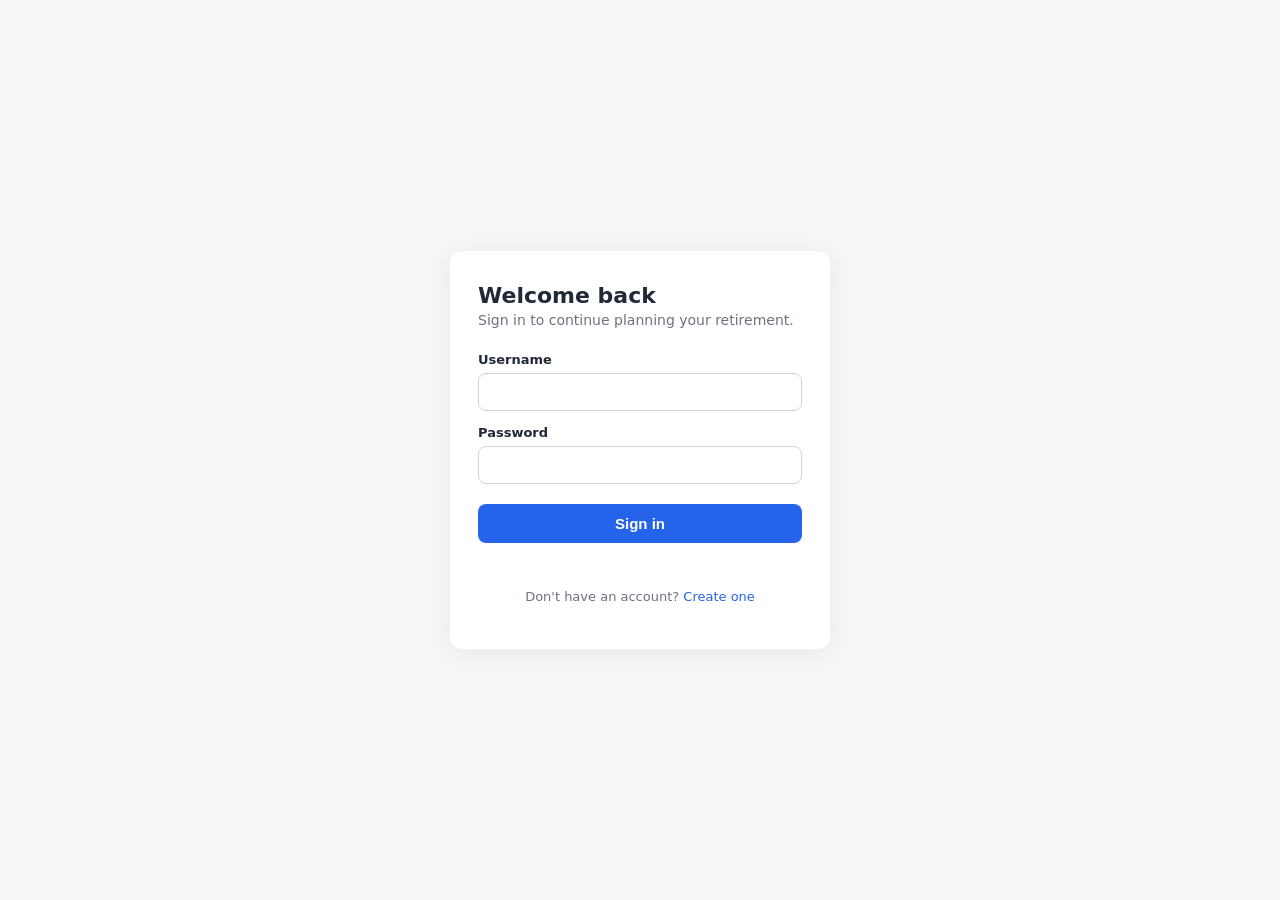
==== frontend/index.html @ fe21340a "Initial deploy-ready state" ====
<!doctype html>
<html lang="en">
  <head>
    <meta charset="utf-8" />
    <title>Sign in · Research Buddy</title>
    <link rel="stylesheet" href="styles.css" />
  </head>
  <body>
    <main class="auth-wrap">
      <form class="auth-card" id="login-form">
        <h1>Welcome back</h1>
        <p class="sub">Sign in to continue planning your retirement.</p>

        <label for="username">Username</label>
        <input id="username" name="username" required autocomplete="username" />

        <label for="password">Password</label>
        <input
          id="password"
          name="password"
          type="password"
          required
          autocomplete="current-password"
        />

        <button type="submit" id="submit">Sign in</button>
        <div class="error" id="error"></div>

        <p class="switch">
          Don't have an account? <a href="signup.html">Create one</a>
        </p>
      </form>
    </main>

    <script src="app.js"></script>
    <script>
      const form = document.getElementById("login-form");
      const errorEl = document.getElementById("error");
      const submitBtn = document.getElementById("submit");

      form.addEventListener("submit", async (e) => {
        e.preventDefault();
        errorEl.textContent = "";
        submitBtn.disabled = true;
        try {
          const data = await apiPost("/api/auth/login", {
            username: form.username.value.trim(),
            password: form.password.value,
          });
          Auth.save(data.access_token, data.user_id, data.username);
          window.location.href = "chat.html";
        } catch (err) {
          errorEl.textContent = err.message;
        } finally {
          submitBtn.disabled = false;
        }
      });
    </script>
  </body>
</html>
---- frontend/styles.css ----
* {
  box-sizing: border-box;
}

body {
  margin: 0;
  font-family: system-ui, -apple-system, "Segoe UI", Roboto, sans-serif;
  background: #f5f6f8;
  color: #1f2937;
}

/* ---------- Auth pages (login / signup) ---------- */

.auth-wrap {
  min-height: 100vh;
  display: flex;
  align-items: center;
  justify-content: center;
  padding: 24px;
}

.auth-card {
  background: #fff;
  padding: 32px 28px;
  border-radius: 12px;
  width: 100%;
  max-width: 380px;
  box-shadow: 0 4px 24px rgba(0, 0, 0, 0.06);
}

.auth-card h1 {
  margin: 0 0 4px;
  font-size: 22px;
}

.auth-card .sub {
  margin: 0 0 24px;
  color: #6b7280;
  font-size: 14px;
}

.auth-card label {
  display: block;
  font-size: 13px;
  font-weight: 600;
  margin: 14px 0 6px;
}

.auth-card input {
  width: 100%;
  padding: 10px 12px;
  border: 1px solid #d1d5db;
  border-radius: 8px;
  font-size: 14px;
}

.auth-card input:focus {
  outline: none;
  border-color: #2563eb;
  box-shadow: 0 0 0 3px rgba(37, 99, 235, 0.15);
}

.auth-card button {
  margin-top: 20px;
  width: 100%;
  padding: 11px;
  border: none;
  border-radius: 8px;
  background: #2563eb;
  color: #fff;
  font-size: 15px;
  font-weight: 600;
  cursor: pointer;
}

.auth-card button:hover {
  background: #1d4ed8;
}

.auth-card .switch {
  margin-top: 16px;
  text-align: center;
  font-size: 13px;
  color: #6b7280;
}

.auth-card .switch a {
  color: #2563eb;
  text-decoration: none;
}

.error {
  margin-top: 12px;
  color: #b91c1c;
  font-size: 13px;
  min-height: 18px;
}

/* ---------- Chat page ---------- */

.chat-page {
  min-height: 100vh;
  display: flex;
  flex-direction: column;
}

.topbar {
  background: #fff;
  border-bottom: 1px solid #e5e7eb;
  padding: 12px 20px;
  display: flex;
  align-items: center;
  justify-content: space-between;
}

.topbar h1 {
  margin: 0;
  font-size: 16px;
}

.topbar .user {
  font-size: 13px;
  color: #6b7280;
}

.topbar button {
  margin-left: 12px;
  background: none;
  border: 1px solid #d1d5db;
  padding: 6px 12px;
  border-radius: 6px;
  cursor: pointer;
  font-size: 13px;
}

.layout {
  flex: 1;
  display: grid;
  grid-template-columns: 1fr 320px;
  gap: 20px;
  padding: 20px;
  max-width: 1200px;
  width: 100%;
  margin: 0 auto;
}

.chat-pane {
  background: #fff;
  border-radius: 12px;
  display: flex;
  flex-direction: column;
  overflow: hidden;
  box-shadow: 0 2px 8px rgba(0, 0, 0, 0.04);
  min-height: 500px;
}

.thread {
  flex: 1;
  padding: 20px;
  overflow-y: auto;
  display: flex;
  flex-direction: column;
  gap: 12px;
}

.bubble {
  max-width: 80%;
  padding: 10px 14px;
  border-radius: 12px;
  font-size: 14px;
  line-height: 1.45;
  white-space: pre-wrap;
  word-wrap: break-word;
}

.bubble.user {
  align-self: flex-end;
  background: #2563eb;
  color: #fff;
  border-bottom-right-radius: 4px;
}

.bubble.assistant {
  align-self: flex-start;
  background: #f3f4f6;
  color: #111827;
  border-bottom-left-radius: 4px;
}

.composer {
  border-top: 1px solid #e5e7eb;
  padding: 12px;
  display: flex;
  gap: 8px;
}

.composer input {
  flex: 1;
  padding: 10px 12px;
  border: 1px solid #d1d5db;
  border-radius: 8px;
  font-size: 14px;
}

.composer input:focus {
  outline: none;
  border-color: #2563eb;
}

.composer button {
  padding: 0 18px;
  background: #2563eb;
  color: #fff;
  border: none;
  border-radius: 8px;
  font-weight: 600;
  cursor: pointer;
}

.composer button:disabled {
  background: #93c5fd;
  cursor: not-allowed;
}

/* ---------- Right panel ---------- */

.side-panel {
  display: flex;
  flex-direction: column;
  gap: 16px;
}

.panel-card {
  background: #fff;
  border-radius: 12px;
  padding: 16px;
  box-shadow: 0 2px 8px rgba(0, 0, 0, 0.04);
}

.panel-card h2 {
  margin: 0 0 12px;
  font-size: 14px;
  color: #374151;
  text-transform: uppercase;
  letter-spacing: 0.04em;
}

.collected-list {
  list-style: none;
  margin: 0;
  padding: 0;
}

.collected-list li {
  display: flex;
  justify-content: space-between;
  gap: 12px;
  padding: 6px 0;
  font-size: 13px;
  border-bottom: 1px solid #f3f4f6;
}

.collected-list li:last-child {
  border-bottom: none;
}

.collected-list .field-label {
  color: #6b7280;
}

.collected-list .field-value {
  color: #111827;
  font-weight: 600;
  text-align: right;
  max-width: 60%;
  overflow-wrap: anywhere;
}

.collected-list .pending .field-value {
  color: #9ca3af;
  font-weight: 400;
}

.corpus-card {
  background: #ecfdf5;
  border: 1px solid #a7f3d0;
}

.corpus-card h2 {
  color: #047857;
}

.corpus-amount {
  font-size: 22px;
  font-weight: 700;
  color: #065f46;
  margin: 4px 0 8px;
}

.corpus-detail {
  font-size: 12px;
  color: #047857;
  margin: 2px 0;
}
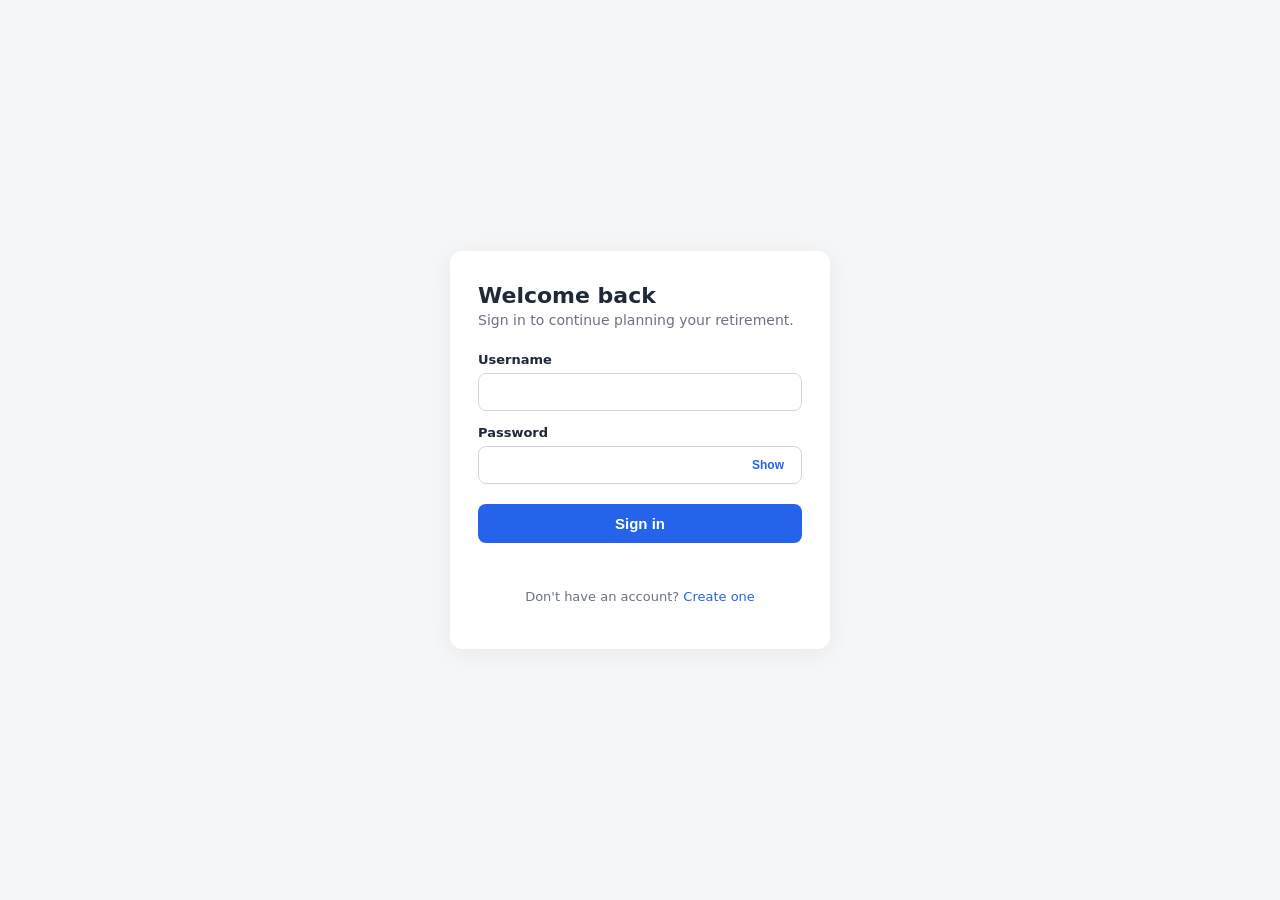
==== commit 1c5b5d52: "reformatted code" ====
--- a/frontend/index.html
+++ b/frontend/index.html
@@ -15,13 +15,23 @@
         <input id="username" name="username" required autocomplete="username" />
 
         <label for="password">Password</label>
-        <input
-          id="password"
-          name="password"
-          type="password"
-          required
-          autocomplete="current-password"
-        />
+        <div class="password-field">
+          <input
+            id="password"
+            name="password"
+            type="password"
+            required
+            autocomplete="current-password"
+          />
+          <button
+            type="button"
+            class="toggle-password"
+            data-target="password"
+            aria-label="Show password"
+          >
+            Show
+          </button>
+        </div>
 
         <button type="submit" id="submit">Sign in</button>
         <div class="error" id="error"></div>
@@ -38,10 +48,27 @@
       const errorEl = document.getElementById("error");
       const submitBtn = document.getElementById("submit");
 
+      document.querySelectorAll(".toggle-password").forEach((btn) => {
+        btn.addEventListener("click", () => {
+          const input = document.getElementById(btn.dataset.target);
+          const showing = input.type === "text";
+          input.type = showing ? "password" : "text";
+          btn.textContent = showing ? "Show" : "Hide";
+          btn.setAttribute(
+            "aria-label",
+            showing ? "Show password" : "Hide password",
+          );
+        });
+      });
+
+      const originalSubmitText = submitBtn.textContent;
+
       form.addEventListener("submit", async (e) => {
         e.preventDefault();
         errorEl.textContent = "";
         submitBtn.disabled = true;
+        submitBtn.innerHTML =
+          '<span class="btn-spinner" aria-hidden="true"></span>Signing in…';
         try {
           const data = await apiPost("/api/auth/login", {
             username: form.username.value.trim(),
@@ -53,6 +80,7 @@
           errorEl.textContent = err.message;
         } finally {
           submitBtn.disabled = false;
+          submitBtn.textContent = originalSubmitText;
         }
       });
     </script>
--- a/frontend/styles.css
+++ b/frontend/styles.css
@@ -58,6 +58,36 @@
   outline: none;
   border-color: #2563eb;
   box-shadow: 0 0 0 3px rgba(37, 99, 235, 0.15);
+}
+
+/* Password field with show/hide toggle */
+.password-field {
+  position: relative;
+}
+
+.password-field input {
+  padding-right: 64px; /* leave room for the toggle button */
+}
+
+.password-field .toggle-password {
+  position: absolute;
+  top: 50%;
+  right: 8px;
+  transform: translateY(-50%);
+  margin: 0;
+  width: auto;
+  padding: 4px 10px;
+  background: transparent;
+  color: #2563eb;
+  border: none;
+  border-radius: 6px;
+  font-size: 12px;
+  font-weight: 600;
+  cursor: pointer;
+}
+
+.password-field .toggle-password:hover {
+  background: rgba(37, 99, 235, 0.08);
 }
 
 .auth-card button {
@@ -73,8 +103,32 @@
   cursor: pointer;
 }
 
-.auth-card button:hover {
+.auth-card button:hover:not(:disabled) {
   background: #1d4ed8;
+}
+
+.auth-card button:disabled {
+  background: #93c5fd;
+  cursor: not-allowed;
+}
+
+/* Loading spinner shown inside the submit button */
+.btn-spinner {
+  display: inline-block;
+  width: 14px;
+  height: 14px;
+  margin-right: 8px;
+  border: 2px solid rgba(255, 255, 255, 0.4);
+  border-top-color: #fff;
+  border-radius: 50%;
+  animation: btn-spin 0.7s linear infinite;
+  vertical-align: -2px;
+}
+
+@keyframes btn-spin {
+  to {
+    transform: rotate(360deg);
+  }
 }
 
 .auth-card .switch {
@@ -302,3 +356,44 @@
   color: #047857;
   margin: 2px 0;
 }
+
+/* Typing indicator (three animated dots) - unified below */
+
+/* Typing indicator inside chat thread */
+.bubble.typing {
+  max-width: 64px;
+  padding: 8px 10px;
+  border-radius: 12px;
+  display: flex;
+  gap: 6px;
+  align-items: center;
+  justify-content: center;
+}
+
+/* The native `hidden` attribute is just `display: none`, which any rule
+   that sets `display` will override. Force it back when hidden is set. */
+.bubble.typing[hidden] {
+  display: none;
+}
+
+.bubble.typing .dot {
+  width: 8px;
+  height: 8px;
+  border-radius: 50%;
+  background: #9ca3af;
+  display: inline-block;
+  animation: typing-bounce 1s infinite ease-in-out;
+}
+
+.bubble.typing .dot:nth-child(2) {
+  animation-delay: 0.12s;
+}
+
+.bubble.typing .dot:nth-child(3) {
+  animation-delay: 0.24s;
+}
+
+@keyframes typing-bounce {
+  0%, 80%, 100% { transform: translateY(0); opacity: 0.6; }
+  40% { transform: translateY(-6px); opacity: 1; }
+}
